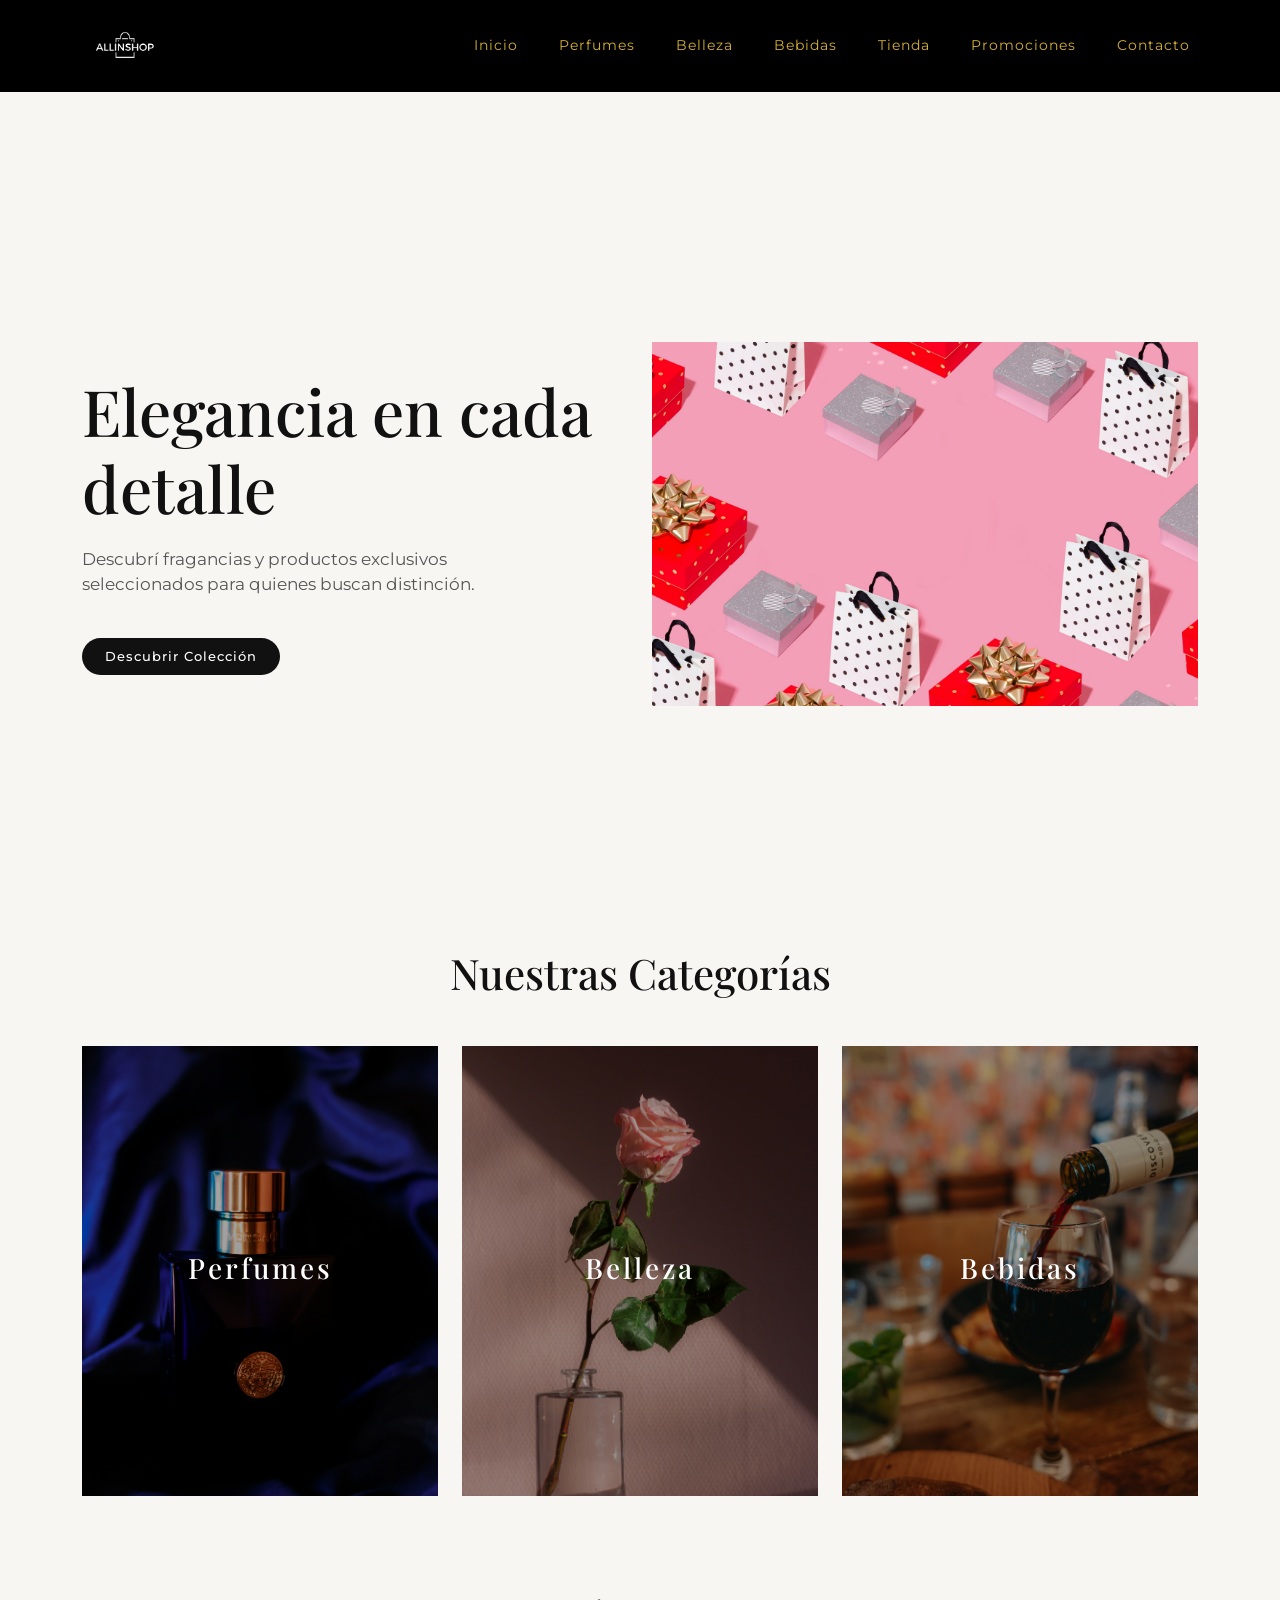
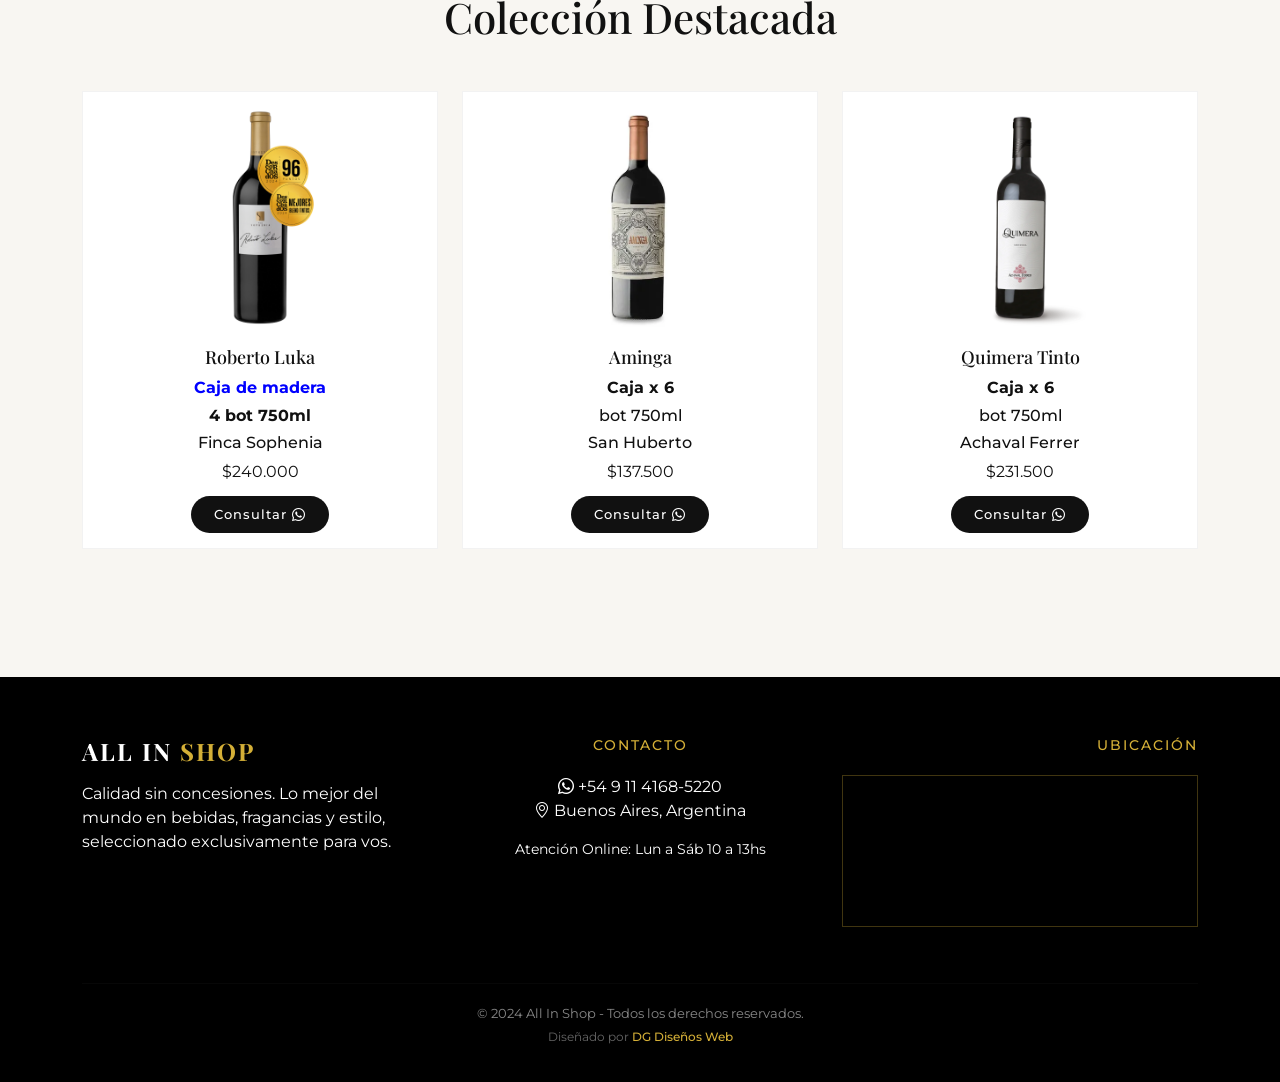
==== index.html @ e741b70a "Cargando vinos" ====
<!DOCTYPE html>
<html lang="es">
<head>
  <meta charset="UTF-8">
  <meta name="viewport" content="width=device-width, initial-scale=1.0">
  <title>All In Shop</title>

  <!-- Bootstrap -->
  <link href="https://cdn.jsdelivr.net/npm/bootstrap@5.3.2/dist/css/bootstrap.min.css" rel="stylesheet">
<link rel="stylesheet" href="https://cdn.jsdelivr.net/npm/bootstrap-icons@1.11.3/font/bootstrap-icons.min.css">
  <!-- Google Fonts -->
  <link href="https://fonts.googleapis.com/css2?family=Playfair+Display:wght@500;700&family=Montserrat:wght@300;400;500&display=swap" rel="stylesheet">

  <!-- Custom CSS -->
  <link rel="stylesheet" href="css/styles.css">
</head>

<body>

<!-- NAVBAR -->
<div id="navbar-container"></div>

<section class="hero ">
  <div class="container pt-5 ">
    <div class="row align-items-center ">

      <!-- TEXTO -->
      <div class="col-lg-6 hero-text ">
        <h1>Elegancia en cada detalle</h1>
        <p>Descubrí fragancias y productos exclusivos seleccionados para quienes buscan distinción.</p>
        <a href="#categories" class="btn btn-gold mt-4">Descubrir Colección</a>
      </div>

      <!-- IMAGEN PRODUCTO -->
      <div class="col-lg-6 text-center hero-image">
        <img src="./assets/img/banner.jpg" 
             alt="Perfume Premium" 
             class="img-fluid perfume-img">
      </div>

    </div>
  </div>
</section>

<section class="categories py-5" id="categories">
  <div class="container text-center">
    <h2 class="section-title mb-5">Nuestras Categorías</h2>

    <div class="row g-4">

        <div class="col-md-4">
            <div class="category-card">
                <a href="perfumes.html" class="category-link">
                    <img src="./assets/img/perfumes/fragancias.jpg" class="img-fluid" alt="Perfumes">
                    <div class="category-overlay">
                        <h3>Perfumes</h3>
                    </div>
                </a>
            </div>
        </div>

      <div class="col-md-4">
        <div class="category-card">
            <a href="./belleza.html">
                <img src="./assets/img/belleza/belleza.jpg" class="img-fluid" alt="Belleza">
                <div class="category-overlay">
                    <h3>Belleza</h3>
                </div>
            </a>  
        </div>
      </div>

      <div class="col-md-4">
        <div class="category-card">
           <a href="./bebidas.html">
               <img src="./assets/img/bebidas/bebidas.jpg" class="img-fluid" alt="Bebidas">
                <div class="category-overlay">
                    <h3>Bebidas</h3>
                </div>
            </a>
        </div>
      </div>

    </div>
  </div>
</section>
 
<section class="featured py-5">
  <div class="container text-center">
    <h2 class="section-title mb-5">Colección Destacada</h2>

    <div class="row g-4">

      <div class="col-md-4">
        <div class="product-card">
          <img src="./assets/img/bebidas/robertolukacajamadera.png" class="img-fluid" alt="luka">
          <div class="product-info">
            <h4>Roberto Luka</h4>
            <h6 style="color: blue;"><b>Caja de madera</b></h6>
            <h6><b>4 bot 750ml</b></h6>
            <h6>Finca Sophenia</h6>
            <p class="price">$240.000</p>
            <button 
                class="btn btn-gold consultar-btn" 
                data-producto="Roberto Luka, caja de madera por 4 botellas de 750ml" 
                data-precio="$240.000">
                Consultar <i class="bi bi-whatsapp"></i>
            </button>
          </div>
        </div>
      </div>

      <div class="col-md-4">
        <div class="product-card">          
          <img src="./assets/img/bebidas/aminga.png" class="img-fluid" alt="aminga">
          <div class="product-info">
            <h4>Aminga</h4>
            <h6><b>Caja x 6</b></h6>
            <h6>bot 750ml</h6>
            <h6>San Huberto</h6>
            <p class="price">$137.500</p>
            <button 
                class="btn btn-gold consultar-btn" 
                data-producto="Aminga, caja por 6 botellas de 750ml" 
                data-precio="$137.500">
                Consultar <i class="bi bi-whatsapp"></i>
            </button>
          </div>
        </div>
      </div>

      <div class="col-md-4">
        <div class="product-card">
          <img src="./assets/img/bebidas/AchavalQuimeratinto.webp" class="img-fluid" alt="quimera">
          <div class="product-info">
            <h4>Quimera Tinto</h4>
            <h6><b>Caja x 6</b></h6>
            <h6>bot 750ml</h6>
            <h6>Achaval Ferrer</h6>
            <p class="price">$231.500</p>
            <button 
                class="btn btn-gold consultar-btn" 
                data-producto="Quimera Tinto de Achaval Ferrer, caja por 6 botellas de 750ml" 
                data-precio="$231.500">
                Consultar <i class="bi bi-whatsapp"></i>
            </button>
          </div>
        </div>
      </div>

    </div>
  </div>
</section>

  <div id="footer-container"></div>


  <!-- Bootstrap JS -->
  <script src="https://cdn.jsdelivr.net/npm/bootstrap@5.3.2/dist/js/bootstrap.bundle.min.js"></script>
  <script src="js/main.js"></script>
   <script src="./js/footer.js"></script>

</body>
</html>
---- css/styles.css ----
/* ===== GLOBAL ===== */

body {
    background-color: #f8f6f2;
    color: #111;
    font-family: 'Montserrat', sans-serif;
}

/* ===== NAVBAR ===== */

.custom-navbar {
/*     background-color: #ffffff !important;
 */ 
    background-color: #000000; 
    color: #ffffff;   
    padding: 20px 0;
    border-bottom: 1px solid rgba(0,0,0,0.05);
}

.logo-main {
    font-family: 'Playfair Display', serif;
    font-size: 32px;
    letter-spacing: 6px;
    color: #111;
}
.logo-sub {
    font-size: 11px;
    letter-spacing: 6px;
    color: #777;
}

.nav-link {
    color: #d4af37; /* Dorado */
    margin-left: 25px;
    font-size: 14px;
    letter-spacing: 1px;
    transition: 0.3s ease;
}

.nav-link:hover {
    color: #bfa15a !important;
}

 
/* ===== HERO BOUTIQUE PRODUCTO ===== */

.hero {
    min-height: 100vh;
    display: flex;
    align-items: center;
    background-color: #f8f6f2;
    padding-top: 100px;
}

.hero-text h1 {
    font-family: 'Playfair Display', serif;
    font-size: 64px;
    font-weight: 500;
    line-height: 1.2;
    margin-bottom: 20px;
}

.hero-text p {
    font-size: 17px;
    color: #555;
    max-width: 450px;
}

.perfume-img {
    max-height: 600px;
    transition: transform 0.6s ease;
}

.perfume-img:hover {
    transform: scale(1.05);
}
/* ===== BUTTON ===== */

.btn-gold {
    background-color: #111;
    color: #fff;
    border-radius: 40px;
    padding: 8px 22px;
    font-size: 13px;
    font-weight: 500;
    letter-spacing: 1px;
    transition: all 0.3s ease;
}

.btn-gold:hover {
    background-color: #bfa15a;
    color: #fff;
    transform: translateY(-3px);
}

/* ===== SECTION TITLE ===== */

.section-title {
    font-family: 'Playfair Display', serif;
    font-size: 42px;
    font-weight: 500;
}

/* ===== CATEGORIES ===== */

.category-card {
    position: relative;
    overflow: hidden;
    cursor: pointer;
}

.category-card img {
    width: 100%;
    height: 450px;
    object-fit: cover;
    transition: transform 0.6s ease;
}

.category-card:hover img {
    transform: scale(1.08);
}

.category-overlay {
    position: absolute;
    inset: 0;
    background: rgba(0,0,0,0.35);
    display: flex;
    align-items: center;
    justify-content: center;
}

.category-overlay h3 {
    color: #fff;
    font-family: 'Playfair Display', serif;
    font-size: 28px;
    letter-spacing: 3px;
}

/* ===== PRODUCT CARDS ===== */

.product-card {
    background: #fff;
    padding: 15px;
    transition: all 0.4s ease;
    border: 1px solid rgba(0,0,0,0.05);
}

.product-card img {
    height: 220px;
    object-fit: cover;
    transition: transform 0.5s ease;
}

.product-card:hover img {
    transform: scale(1.05);
}

.product-info {
    margin-top: 20px;
}

.product-info h4 {
    font-family: 'Playfair Display', serif;
    font-size: 18px;
    font-weight: 500;
    margin-bottom: 10px;
}

.price {
    font-size: 16px;
    margin-bottom: 12px;
}
/* HERO PAGINA INTERNA */

.page-hero {
    height: 40vh;
    background-color: #f8f6f2;
    padding-top: 120px;
}

.page-hero h1 {
    font-family: 'Playfair Display', serif;
    font-size: 48px;
}

.page-hero p {
    color: #666;
}

/* ===== FILTROS BEBIDAS ===== */

.filtros-wrapper {
  display: flex;
  justify-content: center;
}

.filtros {
  display: flex;
  gap: 15px;
  background: #f8f8f8;
  padding: 10px 20px;
  border-radius: 50px;
  box-shadow: 0 4px 15px rgba(0,0,0,0.05);
}

.filtro-btn {
  border: none;
  background: transparent;
  padding: 8px 18px;
  border-radius: 30px;
  font-family: 'Montserrat', sans-serif;
  font-weight: 500;
  color: #444;
  transition: all 0.3s ease;
  cursor: pointer;
}

.filtro-btn:hover {
  background-color: #d4af37;
  color: white;
}

.filtro-btn.active {
  background-color: #000;
  color: white;
}

.sin-stock {
  color: #c0392b;
  font-weight: 600;
  margin-bottom: 8px;
}

/* footer */
/* FOOTER STYLES */
.main-footer {
    background-color: #000000; 
    color: #ffffff;
    padding: 60px 0 20px;
    margin-top: 80px;
    font-family: 'Montserrat', sans-serif;
}

.footer-logo {
    font-family: 'Playfair Display', serif;
    font-weight: 700;
    letter-spacing: 2px;
}

.footer-logo span {
    color: #d4af37; /* Dorado */
}

.main-footer h5 {
    color: #d4af37;
    text-transform: uppercase;
    font-size: 0.9rem;
    letter-spacing: 2px;
    margin-bottom: 20px;
}

.footer-link {
    color: #ffffff;
    text-decoration: none;
    transition: color 0.3s;
}

.footer-link:hover {
    color: #d4af37;
}

.footer-divider {
    border-top: 1px solid rgba(255, 255, 255, 0.1);
    margin: 40px 0 20px;
}

.copyright {
    font-size: 0.8rem;
    color: #888;
    margin-bottom: 5px;
}

.designer {
    font-size: 0.75rem;
    color: #666;
}

.designer a {
    color: #d4af37;
    text-decoration: none;
    font-weight: 500;
}

.designer a:hover {
    text-decoration: underline;
}
.map-container {
    overflow: hidden;
    border: 1px solid rgba(212, 175, 55, 0.3); /* Un borde dorado muy sutil */
    line-height: 0;
}

.map-container iframe {
    transition: filter 0.5s ease;
}

/* Cuando el usuario pasa el mouse, el mapa recupera color */
.map-container:hover iframe {
    filter: grayscale(0) invert(0) opacity(1) !important;
}

/* Esto fuerza al icono a ser blanco mediante un filtro */
.custom-navbar .navbar-toggler-icon {
    filter: invert(1) brightness(2);
}

/* cuadradito también blanco */
.custom-navbar .navbar-toggler {
    border-color: rgba(255, 255, 255, 0.8);
}

/* zoom bebidas */
.product-card img {
    cursor: zoom-in;
    transition: transform 0.3s ease;
}

.product-card img:hover {
    filter: brightness(0.9);
}

/* Ajuste para que el modal se vea bien */
#imageZoomModal .modal-content {
    background: none;
}
/* Botón circular con la lupa de menos */
.btn-zoom-out-custom {
    position: absolute;
    top: 10px;      /* Lo metemos un poco dentro de la imagen */
    right: 10px;
    background: rgba(0, 0, 0, 0.7); /* Fondo semi-transparente */
    color: #fff;
    border: 1px solid rgba(255, 255, 255, 0.5);
    border-radius: 50%;
    width: 45px;
    height: 45px;
    display: flex;
    align-items: center;
    justify-content: center;
    z-index: 1060;
    cursor: pointer;
    transition: all 0.3s ease;
    backdrop-filter: blur(4px); /* Efecto vidriado moderno */
}

.btn-zoom-out-custom i {
    font-size: 1.5rem; /* Tamaño del icono */
}

.btn-zoom-out-custom:hover {
    background: #000;
    transform: scale(1.1);
    color: #c19a5b; /* Cambia a dorado al pasar el mouse */
}

/* Efecto para que la imagen también cierre al hacerle clic directamente */
#modalZoomImage {
    cursor: zoom-out;
    max-height: 90vh;
    display: block;
    margin: auto;
}
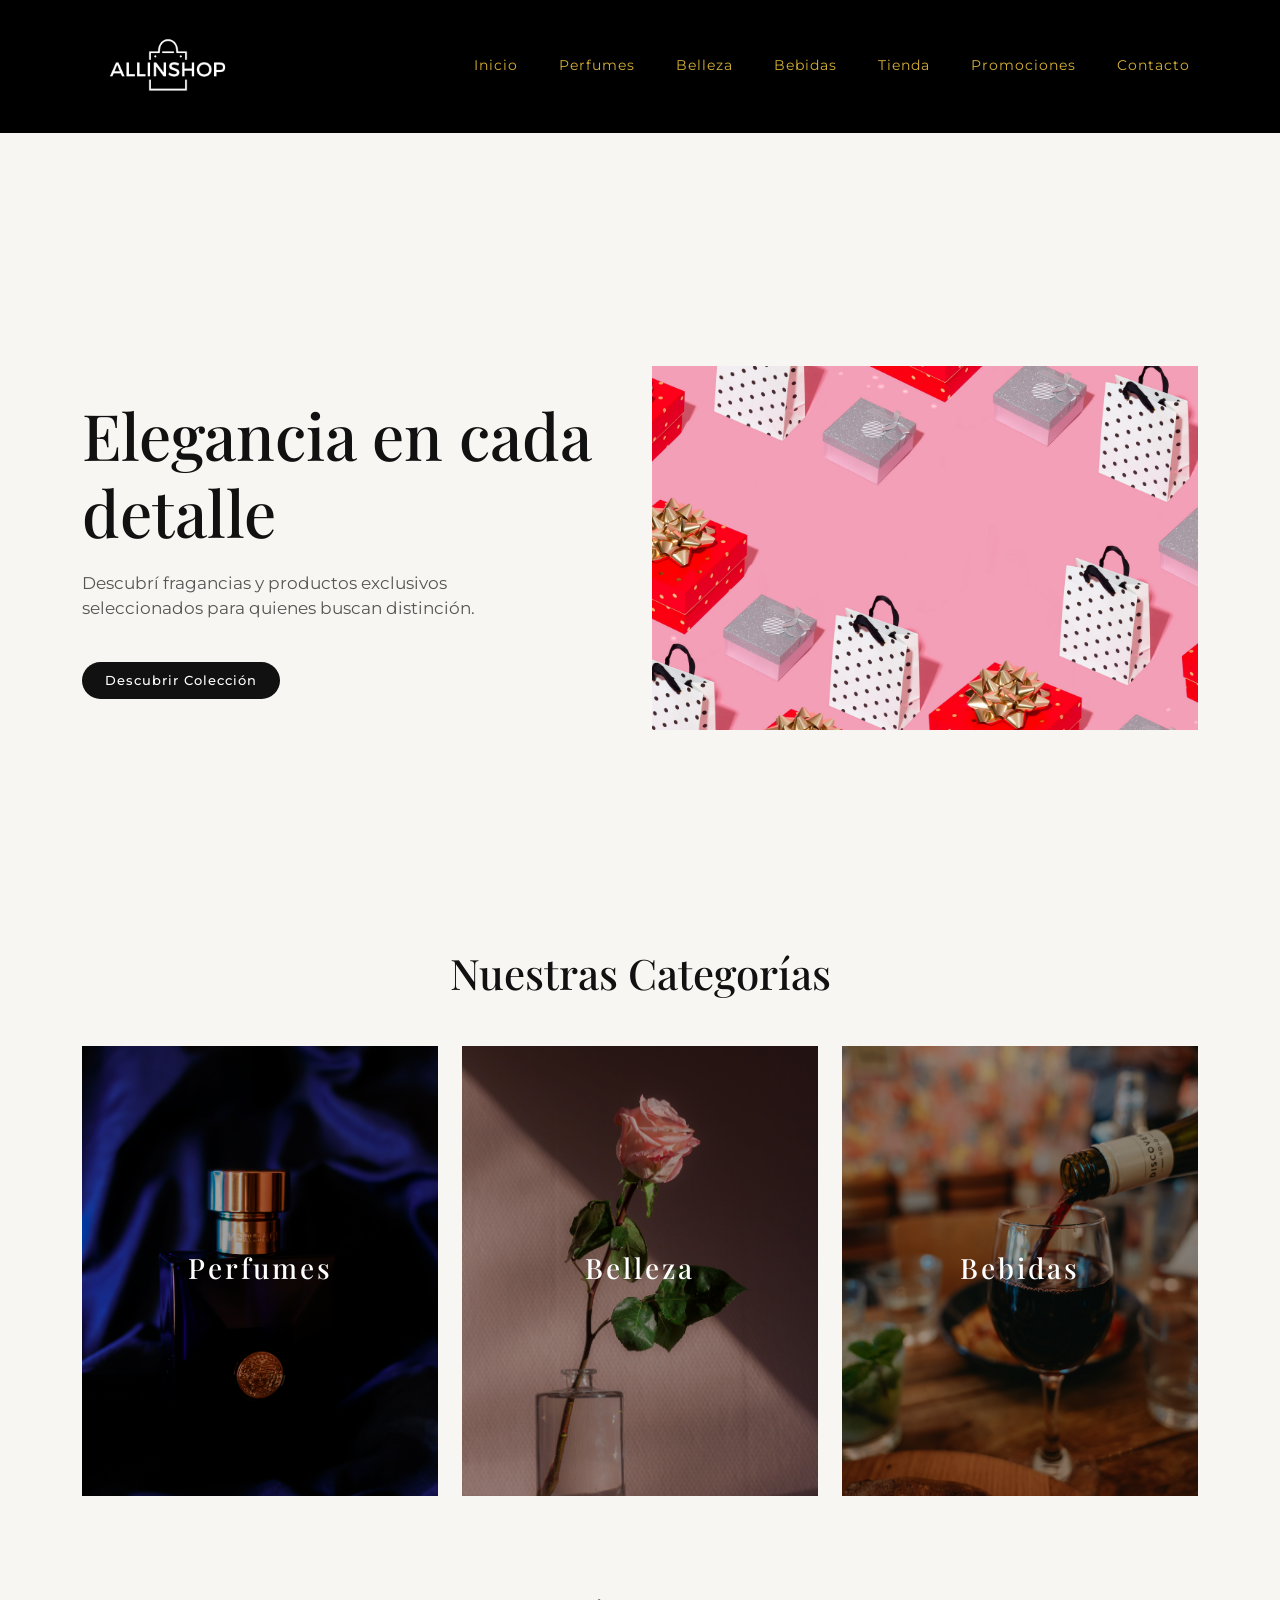
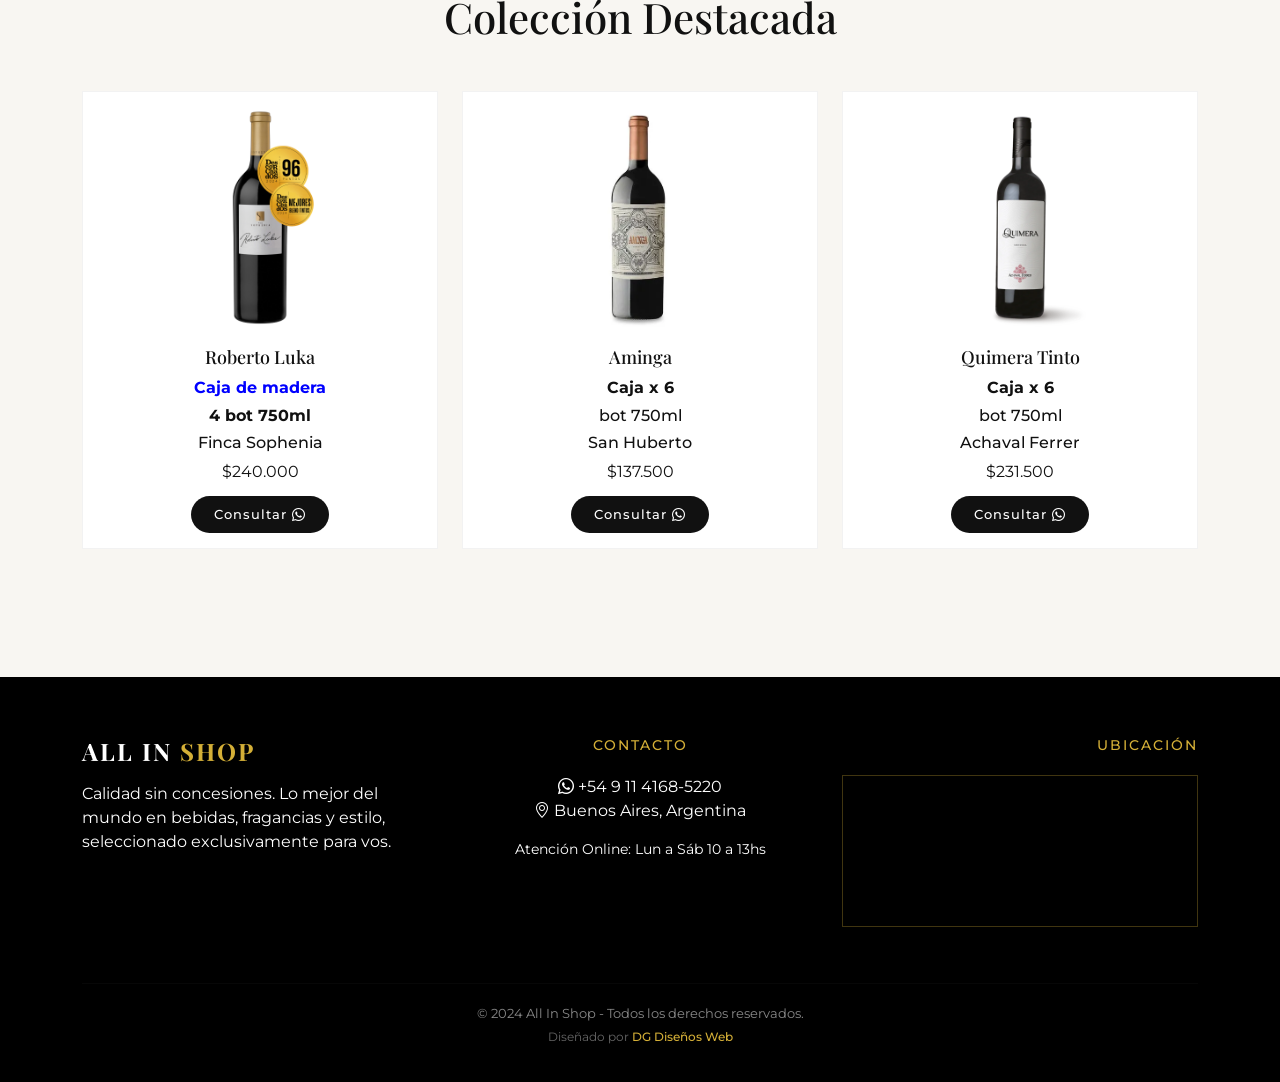
==== commit f984999c: "Cargando fragancias" ====
--- a/index.html
+++ b/index.html
@@ -21,7 +21,7 @@
 <div id="navbar-container"></div>
 
 <section class="hero ">
-  <div class="container pt-5 ">
+  <div class="container pt-5 mt-5 ">
     <div class="row align-items-center ">
 
       <!-- TEXTO -->
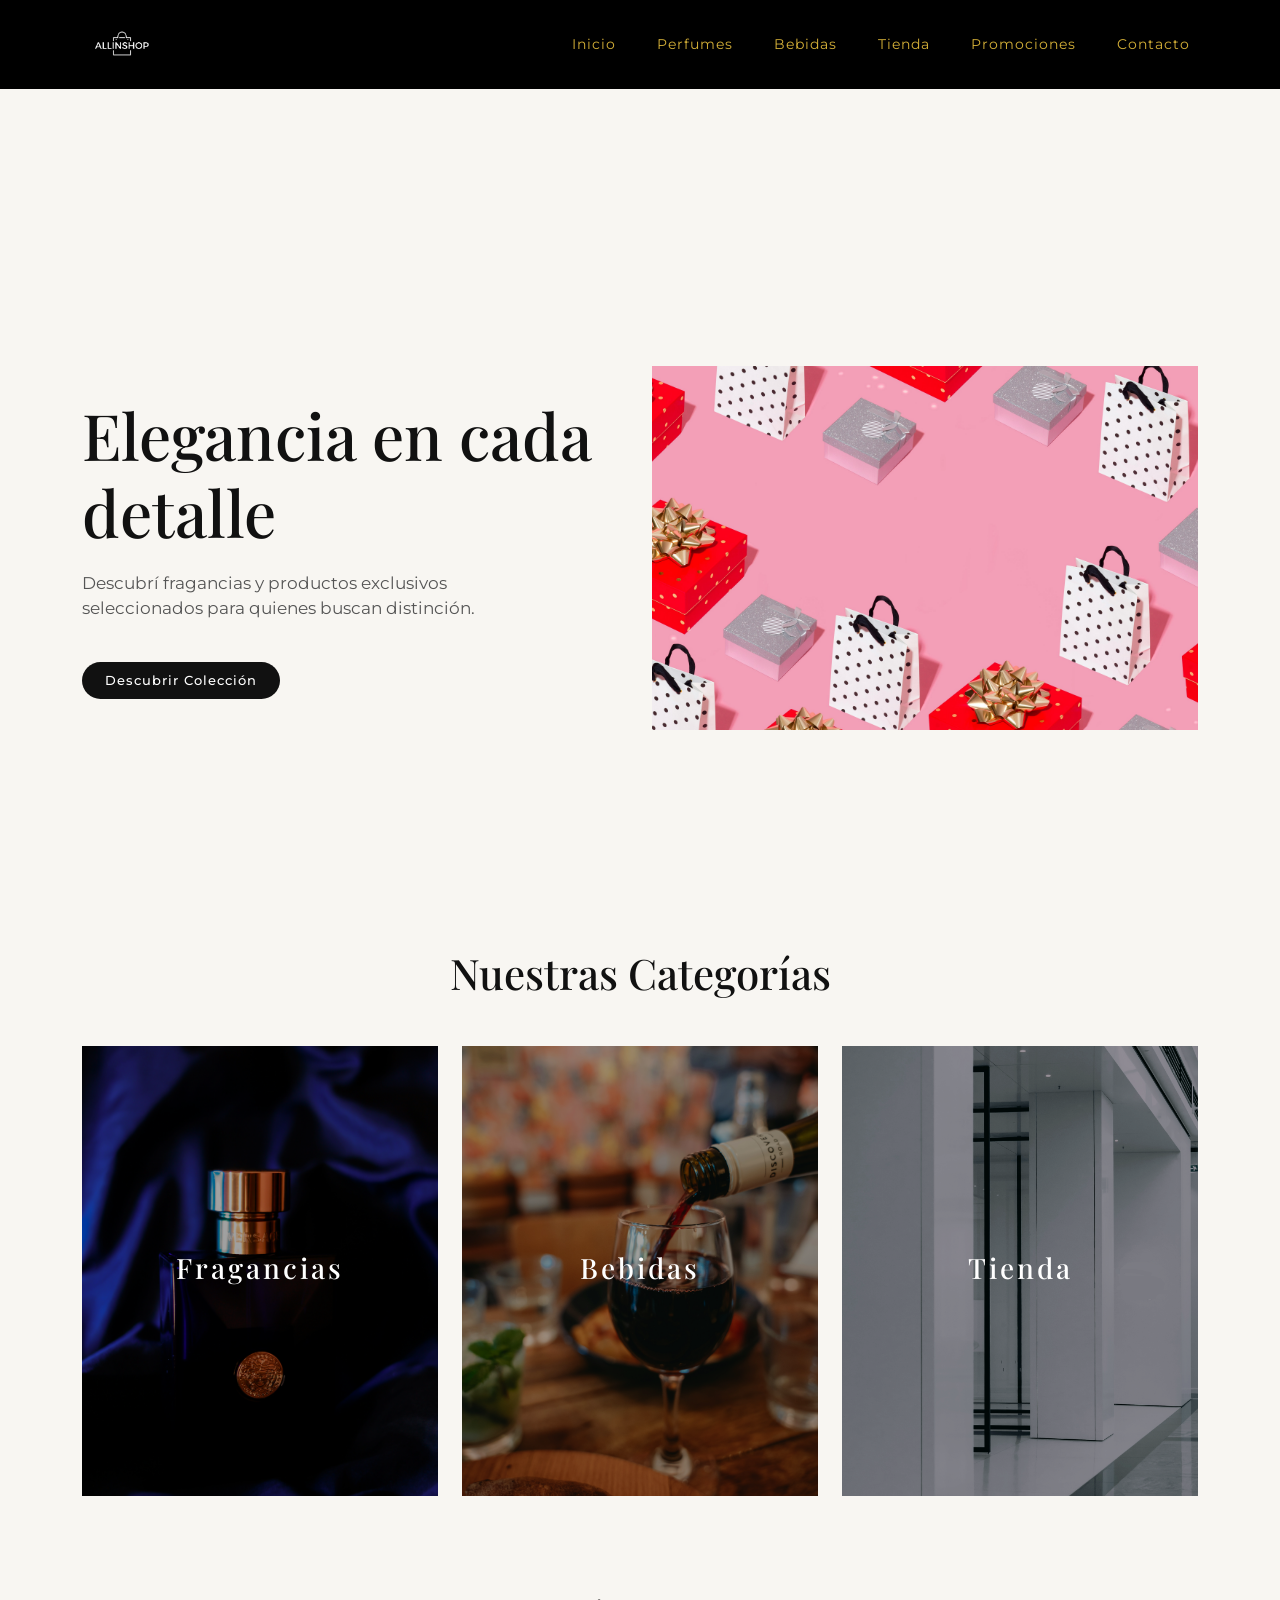
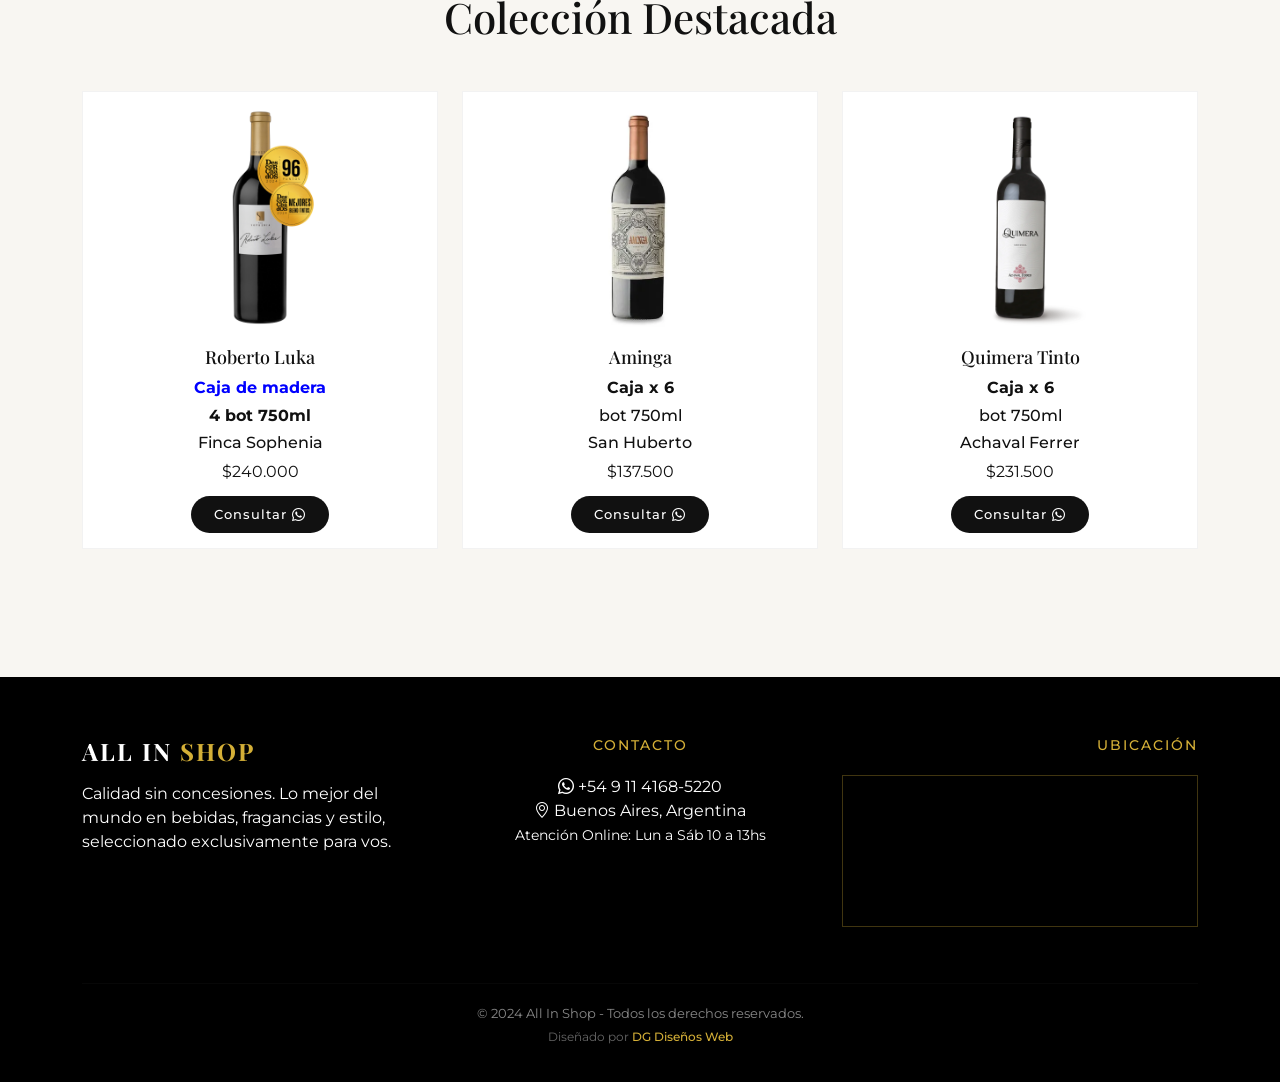
==== commit e4b4f740: "Cargando hogar" ====
--- a/index.html
+++ b/index.html
@@ -10,6 +10,8 @@
 <link rel="stylesheet" href="https://cdn.jsdelivr.net/npm/bootstrap-icons@1.11.3/font/bootstrap-icons.min.css">
   <!-- Google Fonts -->
   <link href="https://fonts.googleapis.com/css2?family=Playfair+Display:wght@500;700&family=Montserrat:wght@300;400;500&display=swap" rel="stylesheet">
+  <link rel="icon" type="image/png" href="./assets/img/ALLINSHOP.png">
+  <link rel="apple-touch-icon" href="./assets/img/ALLINSHOP.png">
 
   <!-- Custom CSS -->
   <link rel="stylesheet" href="css/styles.css">
@@ -53,31 +55,31 @@
                 <a href="perfumes.html" class="category-link">
                     <img src="./assets/img/perfumes/fragancias.jpg" class="img-fluid" alt="Perfumes">
                     <div class="category-overlay">
-                        <h3>Perfumes</h3>
+                        <h3>Fragancias</h3>
                     </div>
                 </a>
             </div>
+        </div>
+        
+        <div class="col-md-4">
+          <div class="category-card">
+              <a href="./bebidas.html">
+                  <img src="./assets/img/bebidas/bebidas.jpg" class="img-fluid" alt="Bebidas">
+                  <div class="category-overlay">
+                      <h3>Bebidas</h3>
+                  </div>
+              </a>
+          </div>
         </div>
 
       <div class="col-md-4">
         <div class="category-card">
             <a href="./belleza.html">
-                <img src="./assets/img/belleza/belleza.jpg" class="img-fluid" alt="Belleza">
+                <img src="./assets/img/promos/tienda.jpg" class="img-fluid" alt="Belleza">
                 <div class="category-overlay">
-                    <h3>Belleza</h3>
+                    <h3>Tienda</h3>
                 </div>
             </a>  
-        </div>
-      </div>
-
-      <div class="col-md-4">
-        <div class="category-card">
-           <a href="./bebidas.html">
-               <img src="./assets/img/bebidas/bebidas.jpg" class="img-fluid" alt="Bebidas">
-                <div class="category-overlay">
-                    <h3>Bebidas</h3>
-                </div>
-            </a>
         </div>
       </div>
 
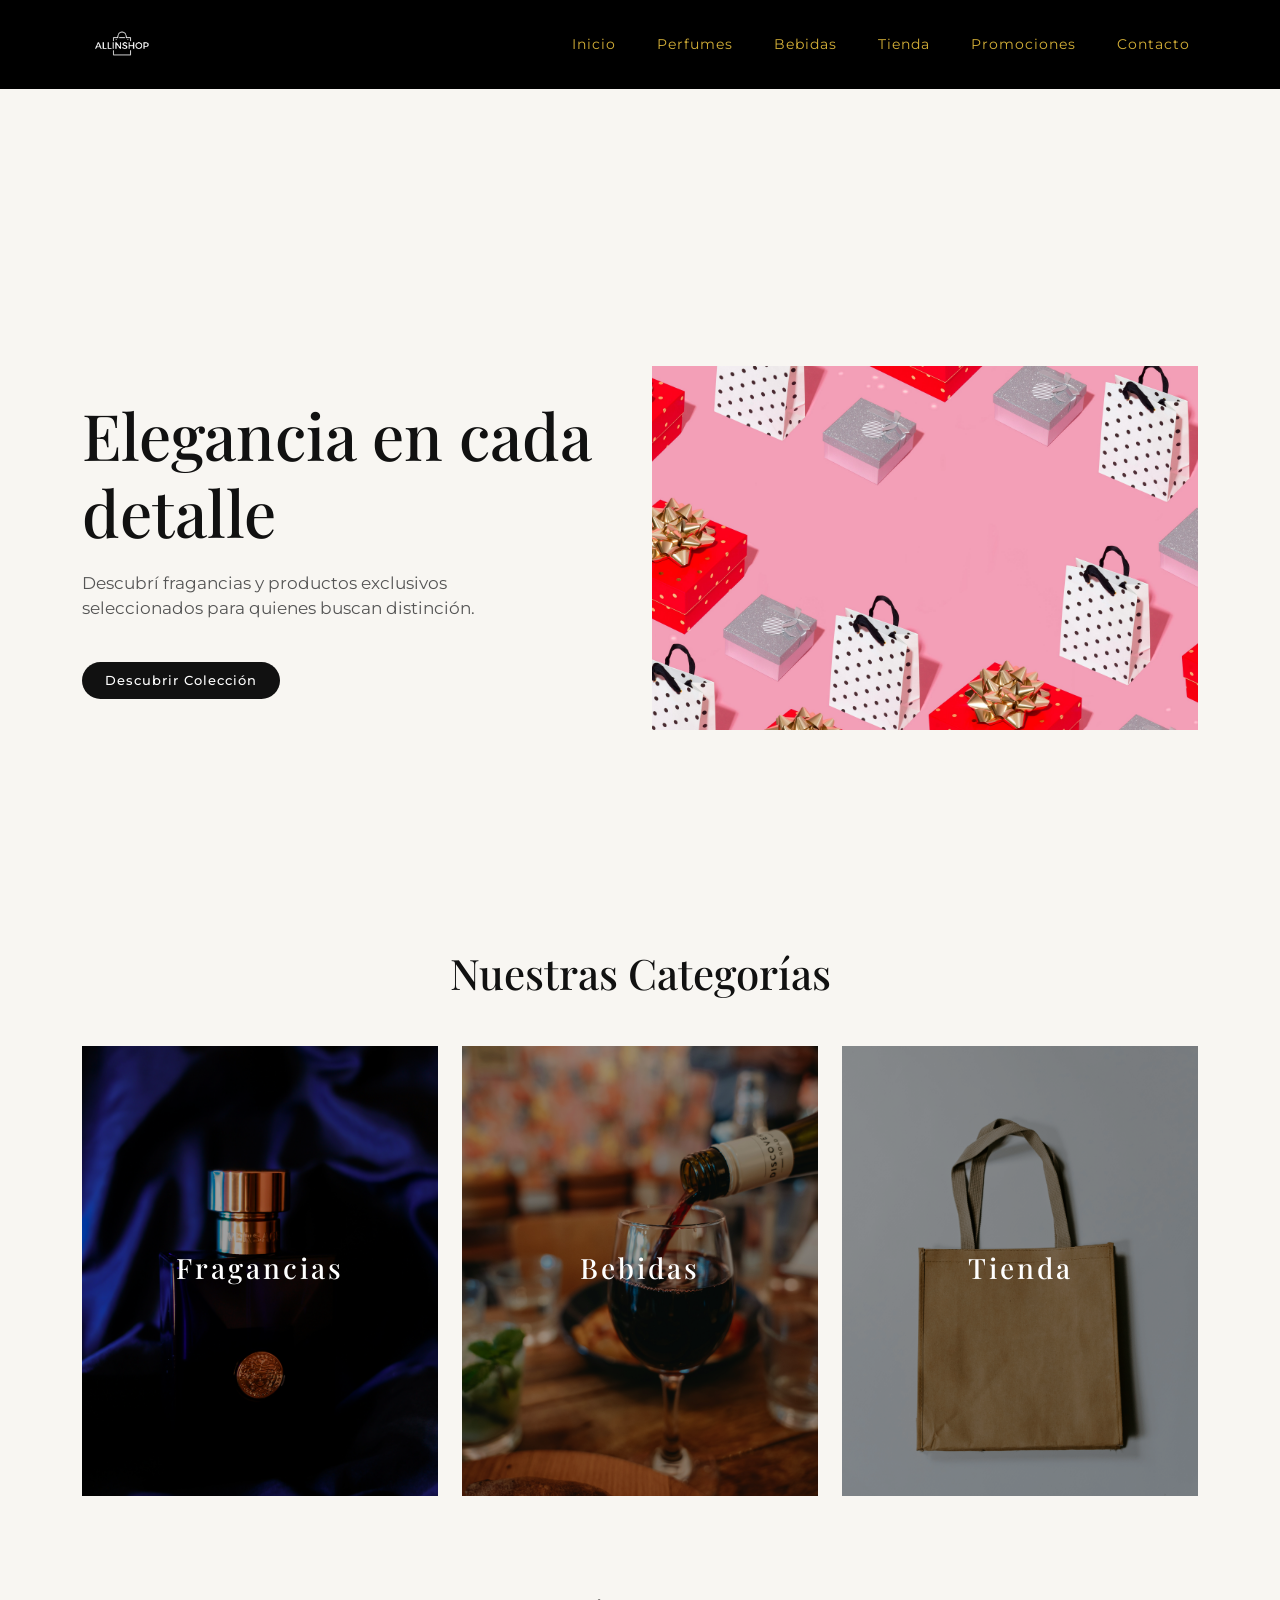
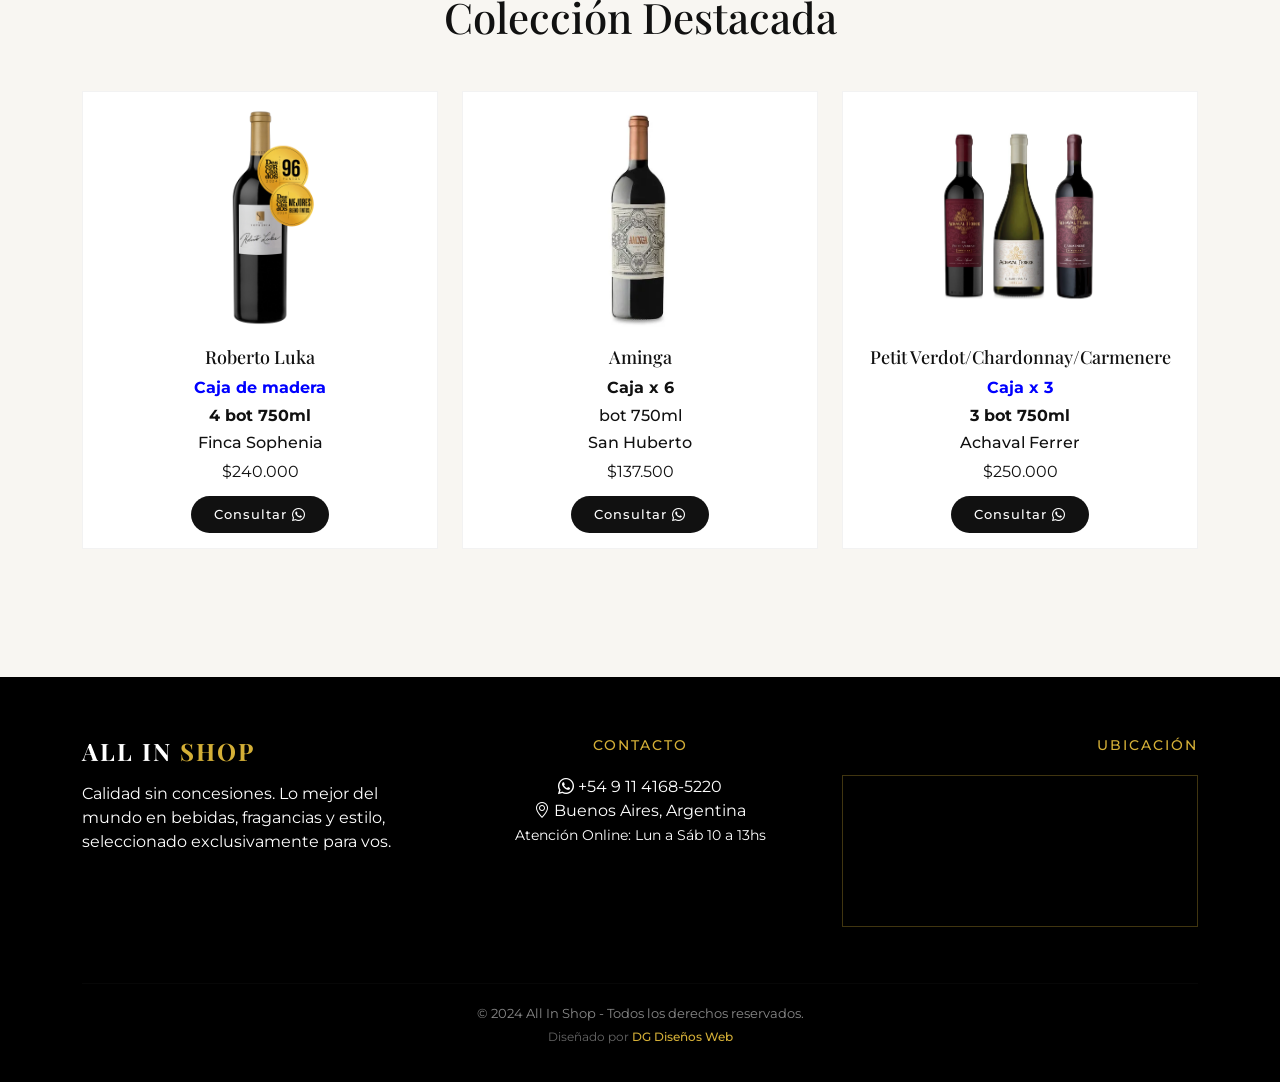
==== commit e3a5c788: "Cargando hogar" ====
--- a/index.html
+++ b/index.html
@@ -16,6 +16,7 @@
   <!-- Custom CSS -->
   <link rel="stylesheet" href="css/styles.css">
 </head>
+
 
 <body>
 
@@ -75,7 +76,7 @@
       <div class="col-md-4">
         <div class="category-card">
             <a href="./belleza.html">
-                <img src="./assets/img/promos/tienda.jpg" class="img-fluid" alt="Belleza">
+                <img src="./assets/img/promos/tienda1.jpg" class="img-fluid" alt="Belleza">
                 <div class="category-overlay">
                     <h3>Tienda</h3>
                 </div>
@@ -133,22 +134,24 @@
 
       <div class="col-md-4">
         <div class="product-card">
-          <img src="./assets/img/bebidas/AchavalQuimeratinto.webp" class="img-fluid" alt="quimera">
+          <img src="./assets/img/bebidas/singular.png" class="img-fluid" alt="singular">
           <div class="product-info">
-            <h4>Quimera Tinto</h4>
-            <h6><b>Caja x 6</b></h6>
-            <h6>bot 750ml</h6>
+            <h4>Petit Verdot/Chardonnay/Carmenere</h4>
+            <h6 style="color: blue;"><b>Caja x 3</b></h6>
+            <h6><b>3 bot 750ml</b></h6>
             <h6>Achaval Ferrer</h6>
-            <p class="price">$231.500</p>
+            <p class="price">$250.000</p>
             <button 
                 class="btn btn-gold consultar-btn" 
-                data-producto="Quimera Tinto de Achaval Ferrer, caja por 6 botellas de 750ml" 
-                data-precio="$231.500">
+                data-producto="Caja x 3 Petit Verdot/Chardonnay/Carmenere" 
+                data-precio="$250.000">
                 Consultar <i class="bi bi-whatsapp"></i>
             </button>
           </div>
         </div>
       </div>
+
+       
 
     </div>
   </div>
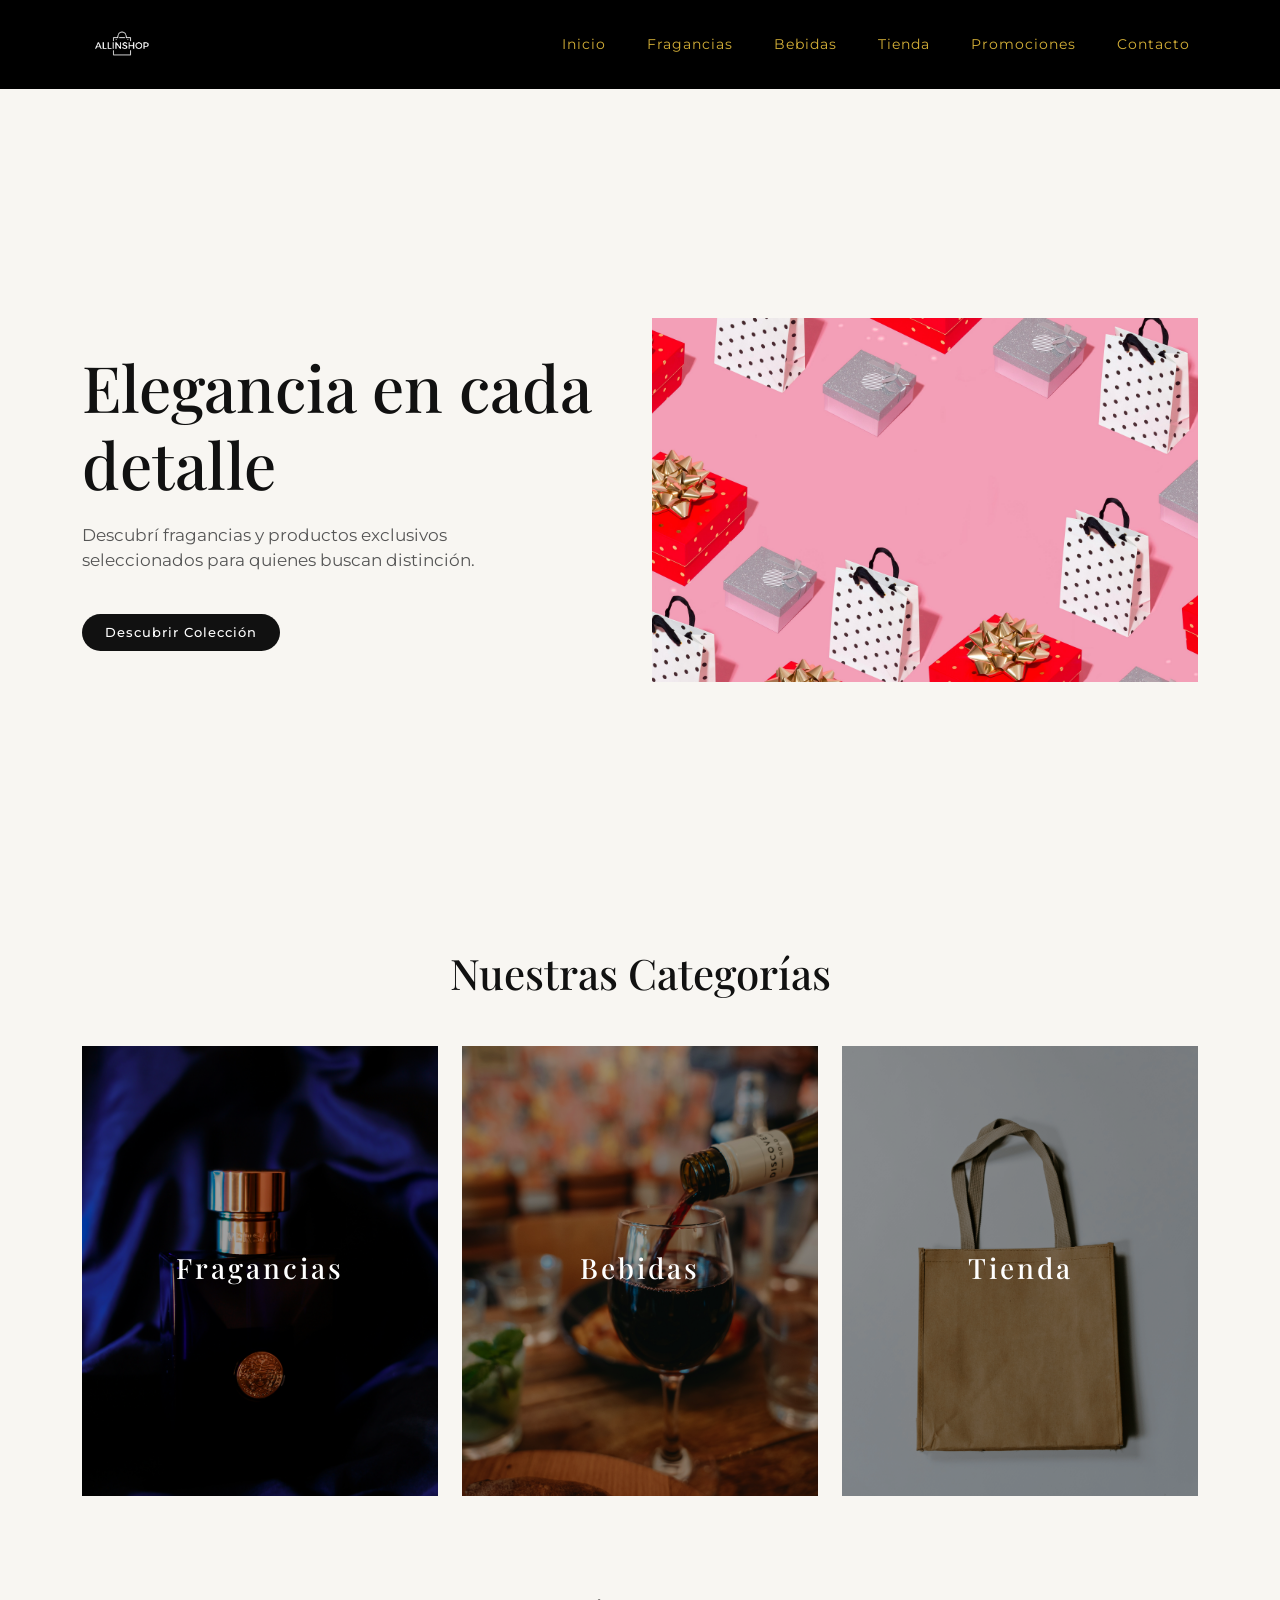
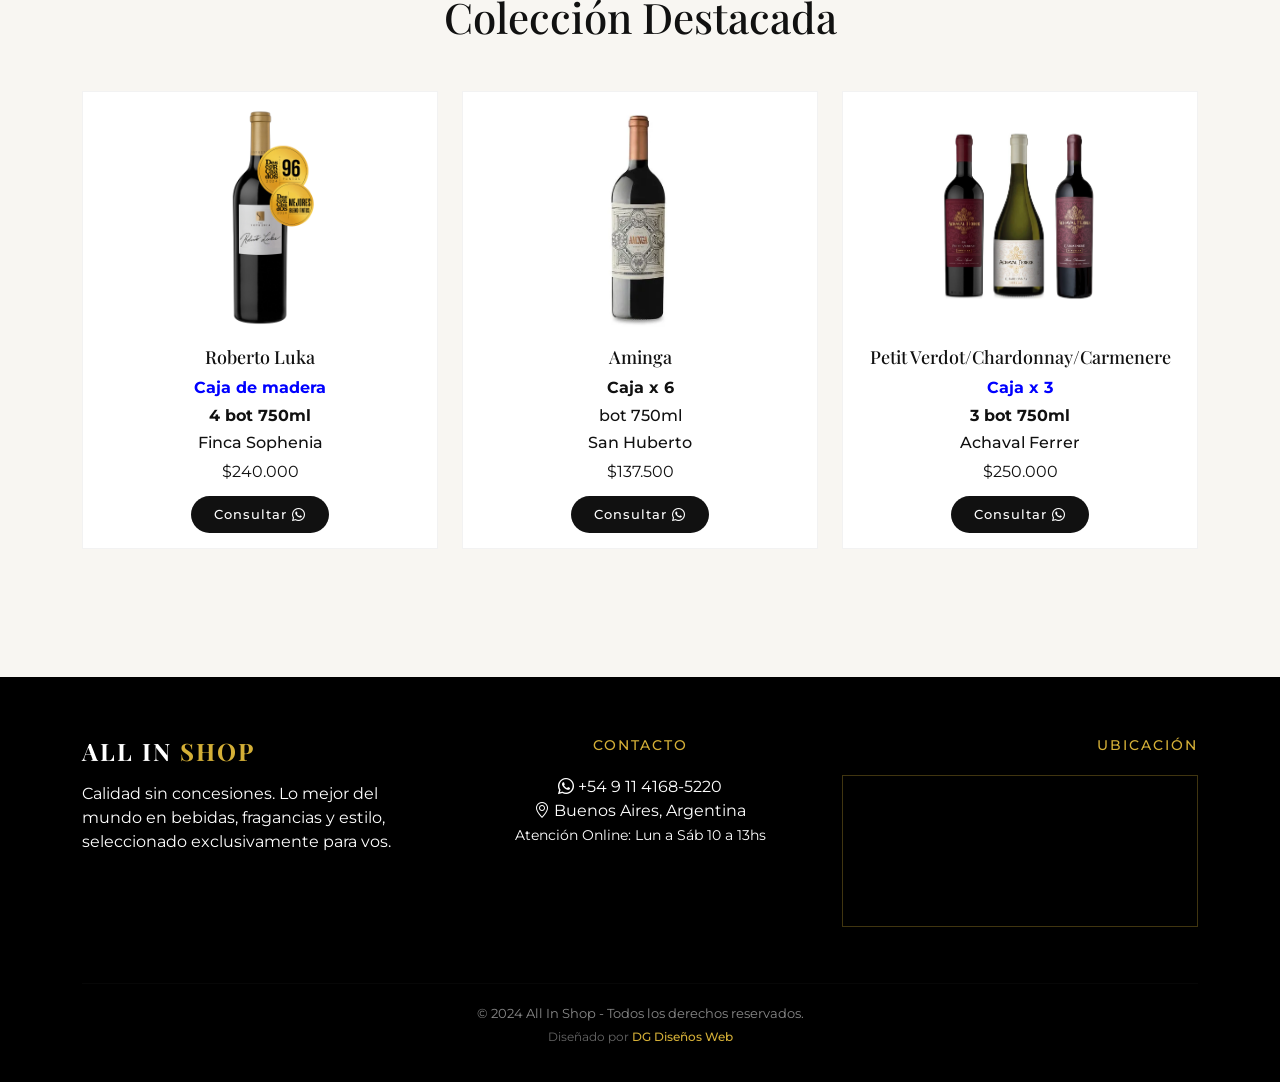
==== commit b5465975: "Cargando hogar" ====
--- a/index.html
+++ b/index.html
@@ -24,7 +24,7 @@
 <div id="navbar-container"></div>
 
 <section class="hero ">
-  <div class="container pt-5 mt-5 ">
+  <div class="container ">
     <div class="row align-items-center ">
 
       <!-- TEXTO -->
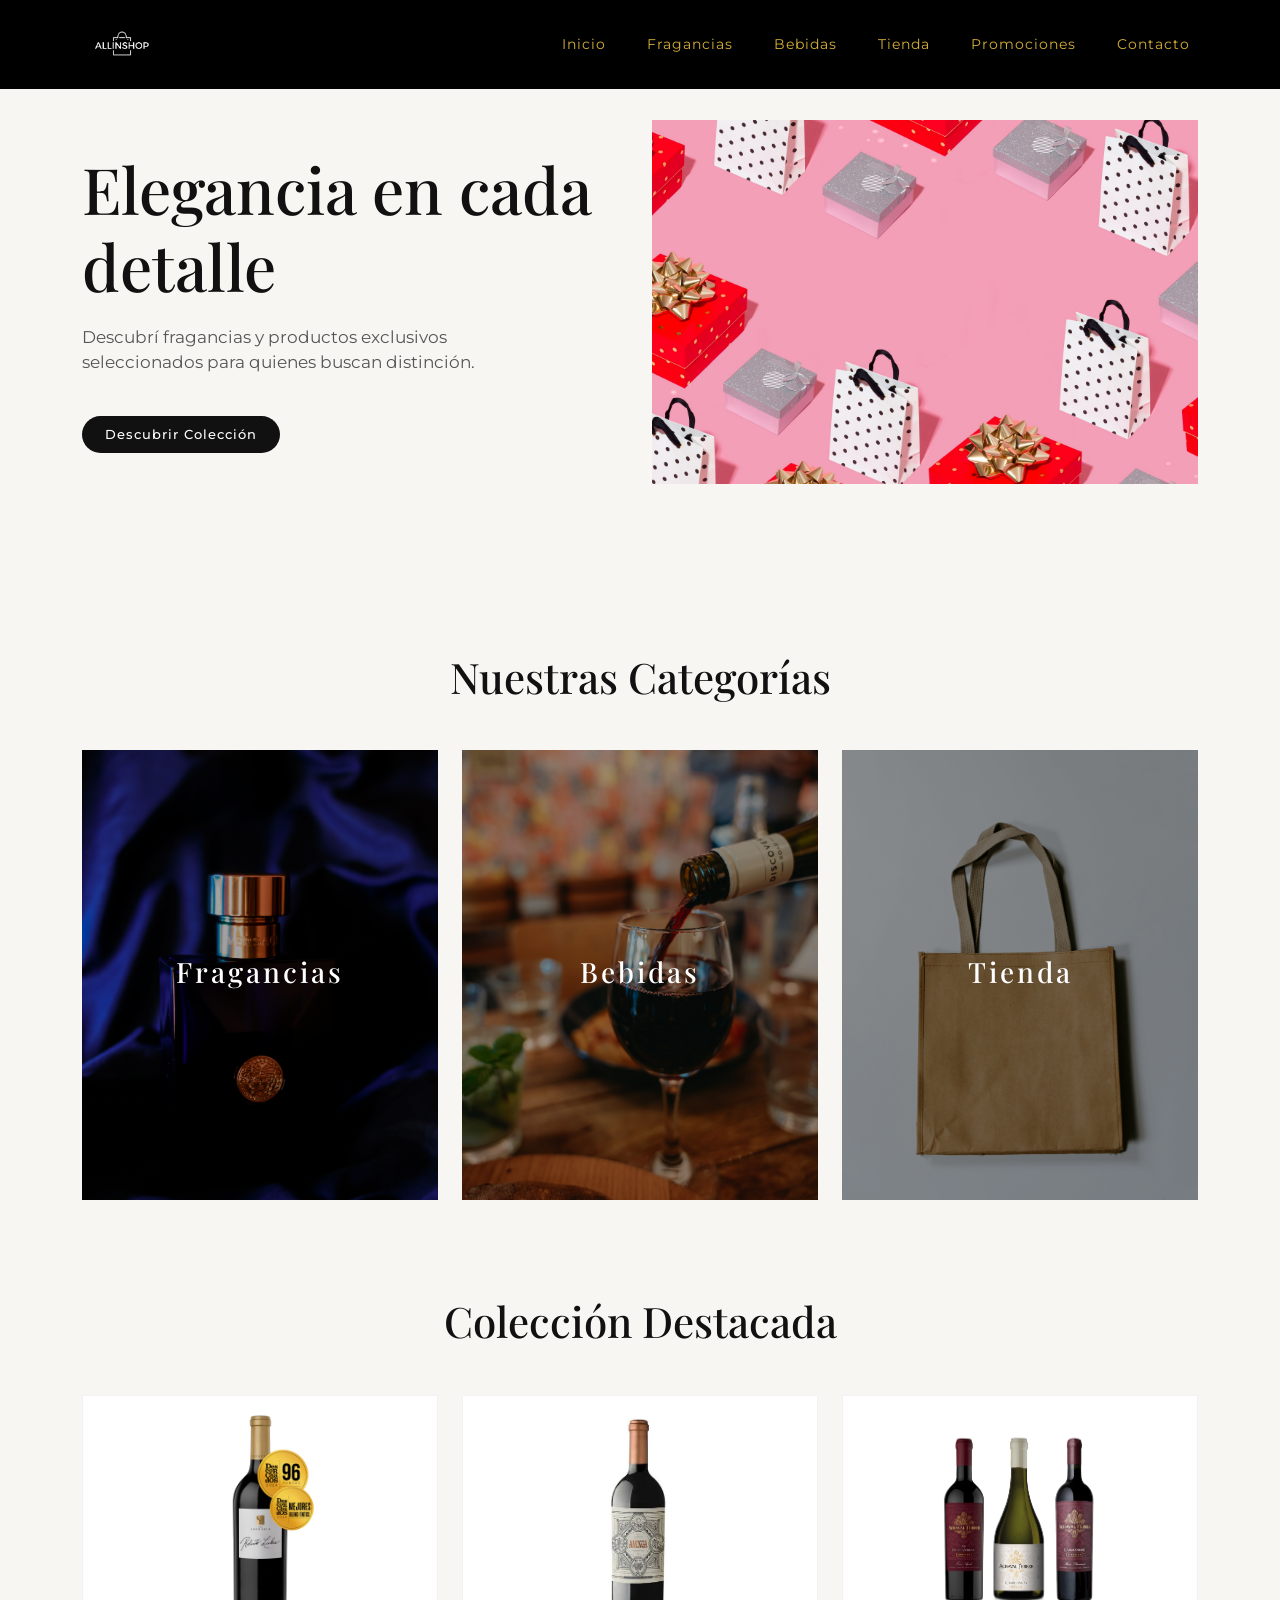
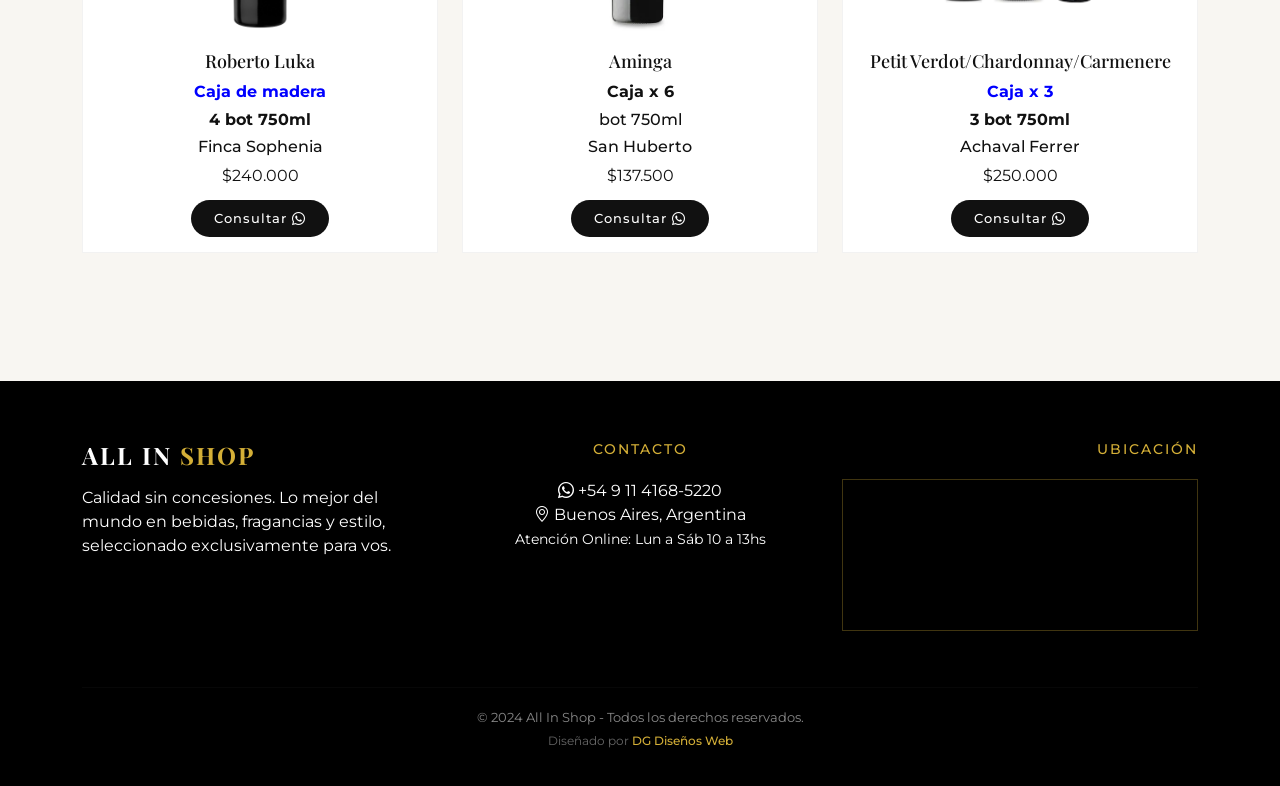
==== commit d6de180e: "Cargando hogar" ====
--- a/index.html
+++ b/index.html
@@ -35,7 +35,7 @@
       </div>
 
       <!-- IMAGEN PRODUCTO -->
-      <div class="col-lg-6 text-center hero-image">
+      <div class="col-md-6 text-center hero-image">
         <img src="./assets/img/banner.jpg" 
              alt="Perfume Premium" 
              class="img-fluid perfume-img">
--- a/css/styles.css
+++ b/css/styles.css
@@ -45,11 +45,22 @@
 /* ===== HERO BOUTIQUE PRODUCTO ===== */
 
 .hero {
-    min-height: 100vh;
+    padding: 120px 0; /* Ajusta este valor según necesites */
+    min-height: auto; /* Evita que obligue a ocupar toda la pantalla si hay poco contenido */
     display: flex;
     align-items: center;
-    background-color: #f8f6f2;
-    padding-top: 100px;
+}
+
+/* Corrección específica para tablets y móviles */
+@media (max-width: 991px) {
+    .hero {
+        padding: 120px 0; /* Reduce el espacio arriba y abajo en iPad/Móvil */
+    }
+    
+    .hero-text {
+        text-align: center; /* Opcional: centra el texto si se ve mejor */
+        margin-bottom: 30px;
+    }
 }
 
 .hero-text h1 {
